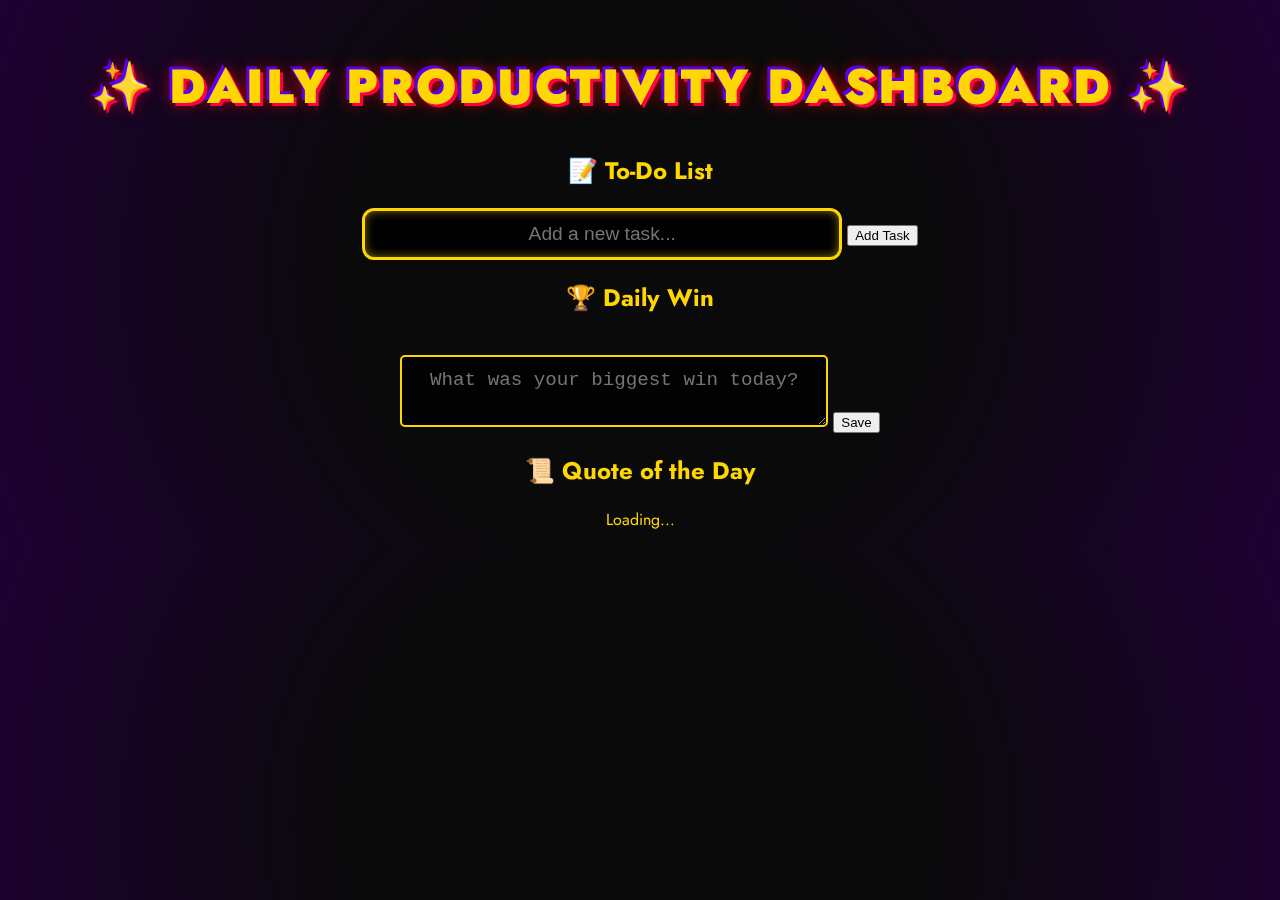
==== index.html @ 66b28f71 "Initial Commit" ====
<!DOCTYPE html>
<html lang="en">
<head>
    <meta charset="UTF-8">
    <meta name="viewport" content="width=device-width, initial-scale=1.0">
    <title>Daily Productivity Dashboard</title>
    <link rel="stylesheet" href="style.css">
</head>
<body>
    <div class="dashboard">
        <h1>✨ Daily Productivity Dashboard ✨</h1>
        
        <!-- To-Do List -->
        <div class="todo-container">
            <h2>📝 To-Do List</h2>
            <input type="text" id="taskInput" placeholder="Add a new task...">
            <button onclick="addTask()">Add Task</button>
            <ul id="taskList"></ul>
        </div>

        <!-- Daily Win Journal -->
        <div class="journal-container">
            <h2>🏆 Daily Win</h2>
            <textarea id="dailyWin" placeholder="What was your biggest win today?"></textarea>
            <button onclick="saveWin()">Save</button>
        </div>

        <!-- Quote of the Day -->
        <div class="quote-container">
            <h2>📜 Quote of the Day</h2>
            <p id="quote">Loading...</p>
        </div>
    </div>

    <script src="script.js"></script>
</body>
</html>
---- style.css ----
/* ---------------- IMPORT FANTASY FONT ---------------- */
@import url('https://fonts.googleapis.com/css2?family=Jost:wght@400;700&display=swap');

/* ---------------- GLOBAL STYLES ---------------- */
body {
    font-family: 'Jost', sans-serif;
    background: radial-gradient(circle, #0A0A0A 40%, #1E0033 100%);
    color: #FFD700;
    text-align: center;
    margin: 0;
    padding: 0;
    overflow-x: hidden;
    position: relative;
}

/* ---------------- BACKGROUND EFFECTS ---------------- */
body::before {
    content: "";
    position: absolute;
    width: 100%;
    height: 100%;
    background: url('https://www.transparenttextures.com/patterns/axiom-pattern.png'); 
    mix-blend-mode: overlay;
    opacity: 0.2;
    pointer-events: none;
}

/* ---------------- HEADER ---------------- */
h1 {
    font-size: 3rem;
    text-transform: uppercase;
    font-weight: 900;
    color: #FFD700;
    text-shadow: 
        -3px -3px 0px #5600F0, 
        3px 3px 0px #FF0044, 
        0px 0px 15px rgba(255, 0, 0, 0.8);
    letter-spacing: 2px;
    padding-top: 20px;
    position: relative;
    animation: flicker 2s infinite alternate;
}

/* ---------------- TASK INPUT ---------------- */
#taskInput {
    width: 70%;
    max-width: 450px;
    padding: 12px;
    font-size: 1.2rem;
    border: 3px solid #FFD700;
    border-radius: 12px;
    background: rgba(0, 0, 0, 0.9);
    color: white;
    text-align: center;
    outline: none;
    transition: all 0.3s ease-in-out;
    box-shadow: inset 0px 0px 10px rgba(255, 215, 0, 0.5);
}

#taskInput:focus {
    border-color: #FF0044;
    box-shadow: 0px 0px 15px #FF0044;
    animation: glowBorder 1s infinite alternate;
}

/* ---------------- ADD TASK BUTTON ---------------- */
#addTaskBtn {
    background: linear-gradient(145deg, #5600F0, #FFD700);
    color: black;
    font-weight: bold;
    text-transform: uppercase;
    letter-spacing: 2px;
    padding: 12px 30px;
    border: none;
    cursor: pointer;
    border-radius: 50px;
    box-shadow: 0px 0px 15px #FFD700;
    transition: transform 0.2s, box-shadow 0.2s;
    position: relative;
    overflow: hidden;
}

#addTaskBtn:hover {
    transform: scale(1.1);
    box-shadow: 0px 0px 25px #FFD700;
}

/* Glowing Effect */
#addTaskBtn::before {
    content: "";
    position: absolute;
    width: 120%;
    height: 120%;
    background: radial-gradient(circle, rgba(255, 255, 255, 0.4) 10%, transparent 70%);
    top: -20%;
    left: -20%;
    opacity: 0.5;
    transform: scale(0);
    transition: transform 0.5s ease-out;
}

#addTaskBtn:hover::before {
    transform: scale(1.5);
}

/* ---------------- TASK LIST ---------------- */
ul {
    list-style: none;
    padding: 0;
    margin: 20px auto;
    width: 80%;
    max-width: 500px;
}

li {
    background: linear-gradient(135deg, rgba(255, 0, 0, 0.8), rgba(0, 0, 255, 0.8));
    padding: 15px;
    font-size: 1.3rem;
    font-weight: bold;
    color: white;
    margin: 12px 0;
    border-radius: 10px;
    display: flex;
    justify-content: space-between;
    align-items: center;
    transition: all 0.3s ease-in-out;
    text-shadow: 2px 2px 3px black;
    box-shadow: 0 0 10px rgba(255, 0, 0, 0.5);
    position: relative;
    overflow: hidden;
    animation: slideIn 0.5s ease-out;
}

li:hover {
    background: rgba(255, 255, 255, 0.2);
    transform: translateY(-3px);
    box-shadow: 0 0 20px rgba(255, 255, 255, 0.5);
}

/* ---------------- REMOVE TASK BUTTON ---------------- */
button.remove-btn {
    background: none;
    border: none;
    font-size: 1.5rem;
    cursor: pointer;
    color: #FFD700;
    transition: transform 0.3s, text-shadow 0.3s;
}

button.remove-btn:hover {
    color: #FF0044;
    text-shadow: 0px 0px 10px #FF0044;
    transform: scale(1.2);
}

/* ---------------- DAILY WIN SECTION ---------------- */
#dailyWin {
    width: 80%;
    max-width: 400px;
    padding: 12px;
    font-size: 1.2rem;
    border: 2px solid #FFD700;
    border-radius: 5px;
    background: rgba(0, 0, 0, 0.8);
    color: white;
    text-align: center;
    margin-top: 20px;
    transition: all 0.3s;
}

#dailyWin:focus {
    border: 2px solid #FF0044;
    box-shadow: 0 0 15px #FF0044;
}

/* ---------------- KEYFRAMES ---------------- */
@keyframes flicker {
    0% { opacity: 1; text-shadow: 0px 0px 10px rgba(255, 215, 0, 0.7); }
    50% { opacity: 0.9; text-shadow: 0px 0px 20px rgba(255, 0, 0, 0.7); }
    100% { opacity: 1; text-shadow: 0px 0px 10px rgba(255, 215, 0, 0.7); }
}

@keyframes glowBorder {
    0% { box-shadow: 0px 0px 5px #FF0044; }
    100% { box-shadow: 0px 0px 15px #FF0044; }
}

@keyframes slideIn {
    0% { transform: translateY(50px); opacity: 0; }
    100% { transform: translateY(0); opacity: 1; }
}
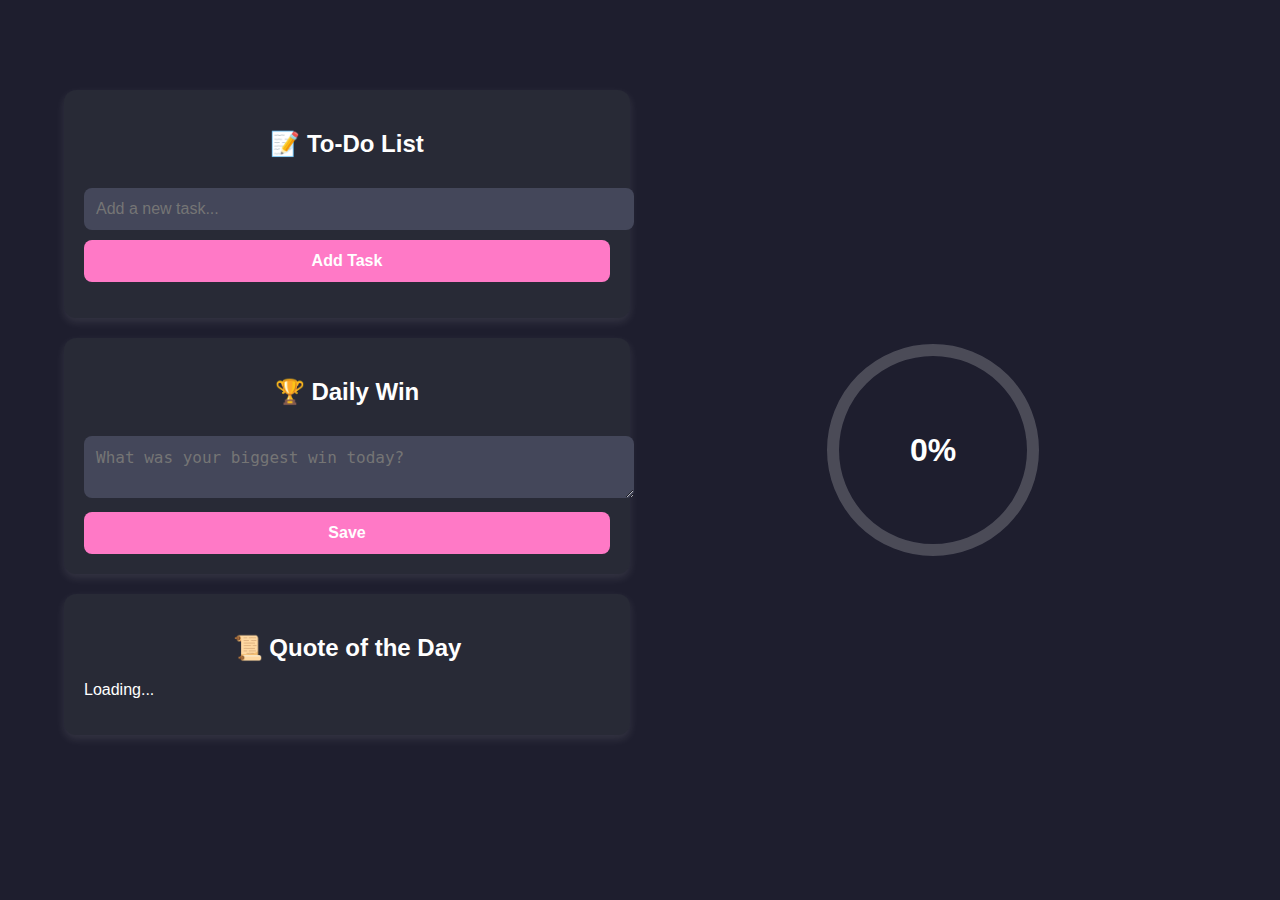
==== commit 3d4dace7: "Added Circular graph + CSS changes" ====
--- a/index.html
+++ b/index.html
@@ -8,30 +8,43 @@
 </head>
 <body>
     <div class="dashboard">
-        <h1>✨ Daily Productivity Dashboard ✨</h1>
-        
-        <!-- To-Do List -->
-        <div class="todo-container">
-            <h2>📝 To-Do List</h2>
-            <input type="text" id="taskInput" placeholder="Add a new task...">
-            <button onclick="addTask()">Add Task</button>
-            <ul id="taskList"></ul>
+        <!-- Left Side -->
+        <div class="left-container">
+            <!-- To-Do List -->
+            <div class="todo-container">
+                <h2>📝 To-Do List</h2>
+                <input type="text" id="taskInput" placeholder="Add a new task...">
+                <button onclick="addTask()">Add Task</button>
+                <ul id="taskList"></ul>
+            </div>
+
+            <!-- Daily Win Journal -->
+            <div class="journal-container">
+                <h2>🏆 Daily Win</h2>
+                <textarea id="dailyWin" placeholder="What was your biggest win today?"></textarea>
+                <button onclick="saveWin()">Save</button>
+            </div>
+
+            <!-- Quote of the Day -->
+            <div class="quote-container">
+                <h2>📜 Quote of the Day</h2>
+                <p id="quote">Loading...</p>
+            </div>
         </div>
 
-        <!-- Daily Win Journal -->
-        <div class="journal-container">
-            <h2>🏆 Daily Win</h2>
-            <textarea id="dailyWin" placeholder="What was your biggest win today?"></textarea>
-            <button onclick="saveWin()">Save</button>
-        </div>
-
-        <!-- Quote of the Day -->
-        <div class="quote-container">
-            <h2>📜 Quote of the Day</h2>
-            <p id="quote">Loading...</p>
+        <!-- Right Side -->
+        <div class="right-container">
+            <div class="progress-container">
+                <svg class="progress-ring" width="300" height="300">
+                    <circle class="progress-ring__background" cx="150" cy="150" r="100"></circle>
+                    <circle class="progress-ring__progress" cx="150" cy="150" r="100"></circle>
+                </svg>
+                <div class="progress-text">0%</div>
+            </div>
         </div>
     </div>
 
     <script src="script.js"></script>
 </body>
+
 </html>
--- a/style.css
+++ b/style.css
@@ -1,191 +1,149 @@
-/* ---------------- IMPORT FANTASY FONT ---------------- */
-@import url('https://fonts.googleapis.com/css2?family=Jost:wght@400;700&display=swap');
-
-/* ---------------- GLOBAL STYLES ---------------- */
+/* General Styling */
 body {
-    font-family: 'Jost', sans-serif;
-    background: radial-gradient(circle, #0A0A0A 40%, #1E0033 100%);
-    color: #FFD700;
-    text-align: center;
+    font-family: Arial, sans-serif;
+    background-color: #1e1e2e;
+    color: white;
     margin: 0;
     padding: 0;
-    overflow-x: hidden;
-    position: relative;
+    display: flex;
+    justify-content: center;
+    align-items: center;
+    height: 100vh;
 }
 
-/* ---------------- BACKGROUND EFFECTS ---------------- */
-body::before {
-    content: "";
-    position: absolute;
-    width: 100%;
-    height: 100%;
-    background: url('https://www.transparenttextures.com/patterns/axiom-pattern.png'); 
-    mix-blend-mode: overlay;
-    opacity: 0.2;
-    pointer-events: none;
+/* Dashboard Layout */
+.dashboard {
+    display: flex;
+    width: 90%;
+    max-width: 1200px;
+    height: 80vh;
+    gap: 20px;
 }
 
-/* ---------------- HEADER ---------------- */
-h1 {
-    font-size: 3rem;
-    text-transform: uppercase;
-    font-weight: 900;
-    color: #FFD700;
-    text-shadow: 
-        -3px -3px 0px #5600F0, 
-        3px 3px 0px #FF0044, 
-        0px 0px 15px rgba(255, 0, 0, 0.8);
-    letter-spacing: 2px;
-    padding-top: 20px;
-    position: relative;
-    animation: flicker 2s infinite alternate;
+/* Left Side (Tasks, Journal, Quote) */
+.left-container {
+    flex: 1;
+    display: flex;
+    flex-direction: column;
+    gap: 20px;
 }
 
-/* ---------------- TASK INPUT ---------------- */
-#taskInput {
-    width: 70%;
-    max-width: 450px;
-    padding: 12px;
-    font-size: 1.2rem;
-    border: 3px solid #FFD700;
-    border-radius: 12px;
-    background: rgba(0, 0, 0, 0.9);
-    color: white;
-    text-align: center;
-    outline: none;
-    transition: all 0.3s ease-in-out;
-    box-shadow: inset 0px 0px 10px rgba(255, 215, 0, 0.5);
+/* Right Side (Progress Chart) */
+.right-container {
+    flex: 1;
+    display: flex;
+    justify-content: center;
+    align-items: center;
 }
 
-#taskInput:focus {
-    border-color: #FF0044;
-    box-shadow: 0px 0px 15px #FF0044;
-    animation: glowBorder 1s infinite alternate;
+/* Card Styling */
+.todo-container, .journal-container, .quote-container {
+    background-color: #282a36;
+    padding: 20px;
+    border-radius: 12px;
+    box-shadow: 0px 4px 10px rgba(255, 255, 255, 0.1);
+    transition: transform 0.2s ease-in-out;
 }
 
-/* ---------------- ADD TASK BUTTON ---------------- */
-#addTaskBtn {
-    background: linear-gradient(145deg, #5600F0, #FFD700);
-    color: black;
-    font-weight: bold;
-    text-transform: uppercase;
-    letter-spacing: 2px;
-    padding: 12px 30px;
-    border: none;
-    cursor: pointer;
-    border-radius: 50px;
-    box-shadow: 0px 0px 15px #FFD700;
-    transition: transform 0.2s, box-shadow 0.2s;
-    position: relative;
-    overflow: hidden;
+.todo-container:hover, 
+.journal-container:hover, 
+.quote-container:hover {
+    transform: scale(1.02);
 }
 
-#addTaskBtn:hover {
-    transform: scale(1.1);
-    box-shadow: 0px 0px 25px #FFD700;
+/* Headers */
+h1, h2 {
+    text-align: center;
+    font-weight: bold;
 }
 
-/* Glowing Effect */
-#addTaskBtn::before {
-    content: "";
-    position: absolute;
-    width: 120%;
-    height: 120%;
-    background: radial-gradient(circle, rgba(255, 255, 255, 0.4) 10%, transparent 70%);
-    top: -20%;
-    left: -20%;
-    opacity: 0.5;
-    transform: scale(0);
-    transition: transform 0.5s ease-out;
+/* Input and Textarea Styling */
+input, textarea {
+    width: 100%;
+    padding: 12px;
+    margin-top: 10px;
+    border: none;
+    border-radius: 8px;
+    background-color: #44475a;
+    color: white;
+    font-size: 1rem;
+    outline: none;
 }
 
-#addTaskBtn:hover::before {
-    transform: scale(1.5);
+/* Button Styling */
+button {
+    margin-top: 10px;
+    padding: 12px;
+    width: 100%;
+    background-color: #ff79c6;
+    border: none;
+    color: white;
+    font-weight: bold;
+    border-radius: 8px;
+    cursor: pointer;
+    font-size: 1rem;
+    transition: background 0.2s;
 }
 
-/* ---------------- TASK LIST ---------------- */
+button:hover {
+    background-color: #bd93f9;
+}
+
+/* To-Do List */
 ul {
     list-style: none;
     padding: 0;
-    margin: 20px auto;
-    width: 80%;
-    max-width: 500px;
 }
 
 li {
-    background: linear-gradient(135deg, rgba(255, 0, 0, 0.8), rgba(0, 0, 255, 0.8));
-    padding: 15px;
-    font-size: 1.3rem;
-    font-weight: bold;
-    color: white;
-    margin: 12px 0;
-    border-radius: 10px;
+    background-color: #44475a;
+    padding: 10px;
+    margin-top: 5px;
+    border-radius: 5px;
     display: flex;
     justify-content: space-between;
     align-items: center;
-    transition: all 0.3s ease-in-out;
-    text-shadow: 2px 2px 3px black;
-    box-shadow: 0 0 10px rgba(255, 0, 0, 0.5);
-    position: relative;
-    overflow: hidden;
-    animation: slideIn 0.5s ease-out;
+    transition: background 0.2s;
 }
 
-li:hover {
-    background: rgba(255, 255, 255, 0.2);
-    transform: translateY(-3px);
-    box-shadow: 0 0 20px rgba(255, 255, 255, 0.5);
+li.completed {
+    text-decoration: line-through;
+    background-color: #50fa7b;
+    color: black;
 }
 
-/* ---------------- REMOVE TASK BUTTON ---------------- */
-button.remove-btn {
-    background: none;
-    border: none;
-    font-size: 1.5rem;
-    cursor: pointer;
-    color: #FFD700;
-    transition: transform 0.3s, text-shadow 0.3s;
+/* Progress Chart Styling */
+.progress-container {
+    position: relative;
+    width: 300px;
+    height: 300px;
 }
 
-button.remove-btn:hover {
-    color: #FF0044;
-    text-shadow: 0px 0px 10px #FF0044;
-    transform: scale(1.2);
+.progress-ring {
+    transform: rotate(-90deg);
 }
 
-/* ---------------- DAILY WIN SECTION ---------------- */
-#dailyWin {
-    width: 80%;
-    max-width: 400px;
-    padding: 12px;
-    font-size: 1.2rem;
-    border: 2px solid #FFD700;
-    border-radius: 5px;
-    background: rgba(0, 0, 0, 0.8);
-    color: white;
-    text-align: center;
-    margin-top: 20px;
-    transition: all 0.3s;
+.progress-ring__background {
+    fill: none;
+    stroke: rgba(255, 255, 255, 0.2);
+    stroke-width: 12;
 }
 
-#dailyWin:focus {
-    border: 2px solid #FF0044;
-    box-shadow: 0 0 15px #FF0044;
+.progress-ring__progress {
+    fill: none;
+    stroke: #50fa7b;
+    stroke-width: 12;
+    stroke-dasharray: 314;
+    stroke-dashoffset: 314;
+    transition: stroke-dashoffset 0.5s ease-in-out;
 }
 
-/* ---------------- KEYFRAMES ---------------- */
-@keyframes flicker {
-    0% { opacity: 1; text-shadow: 0px 0px 10px rgba(255, 215, 0, 0.7); }
-    50% { opacity: 0.9; text-shadow: 0px 0px 20px rgba(255, 0, 0, 0.7); }
-    100% { opacity: 1; text-shadow: 0px 0px 10px rgba(255, 215, 0, 0.7); }
+.progress-text {
+    position: absolute;
+    top: 50%;
+    left: 50%;
+    transform: translate(-50%, -50%);
+    font-size: 2rem;
+    font-weight: bold;
+    color: white;
 }
-
-@keyframes glowBorder {
-    0% { box-shadow: 0px 0px 5px #FF0044; }
-    100% { box-shadow: 0px 0px 15px #FF0044; }
-}
-
-@keyframes slideIn {
-    0% { transform: translateY(50px); opacity: 0; }
-    100% { transform: translateY(0); opacity: 1; }
-}
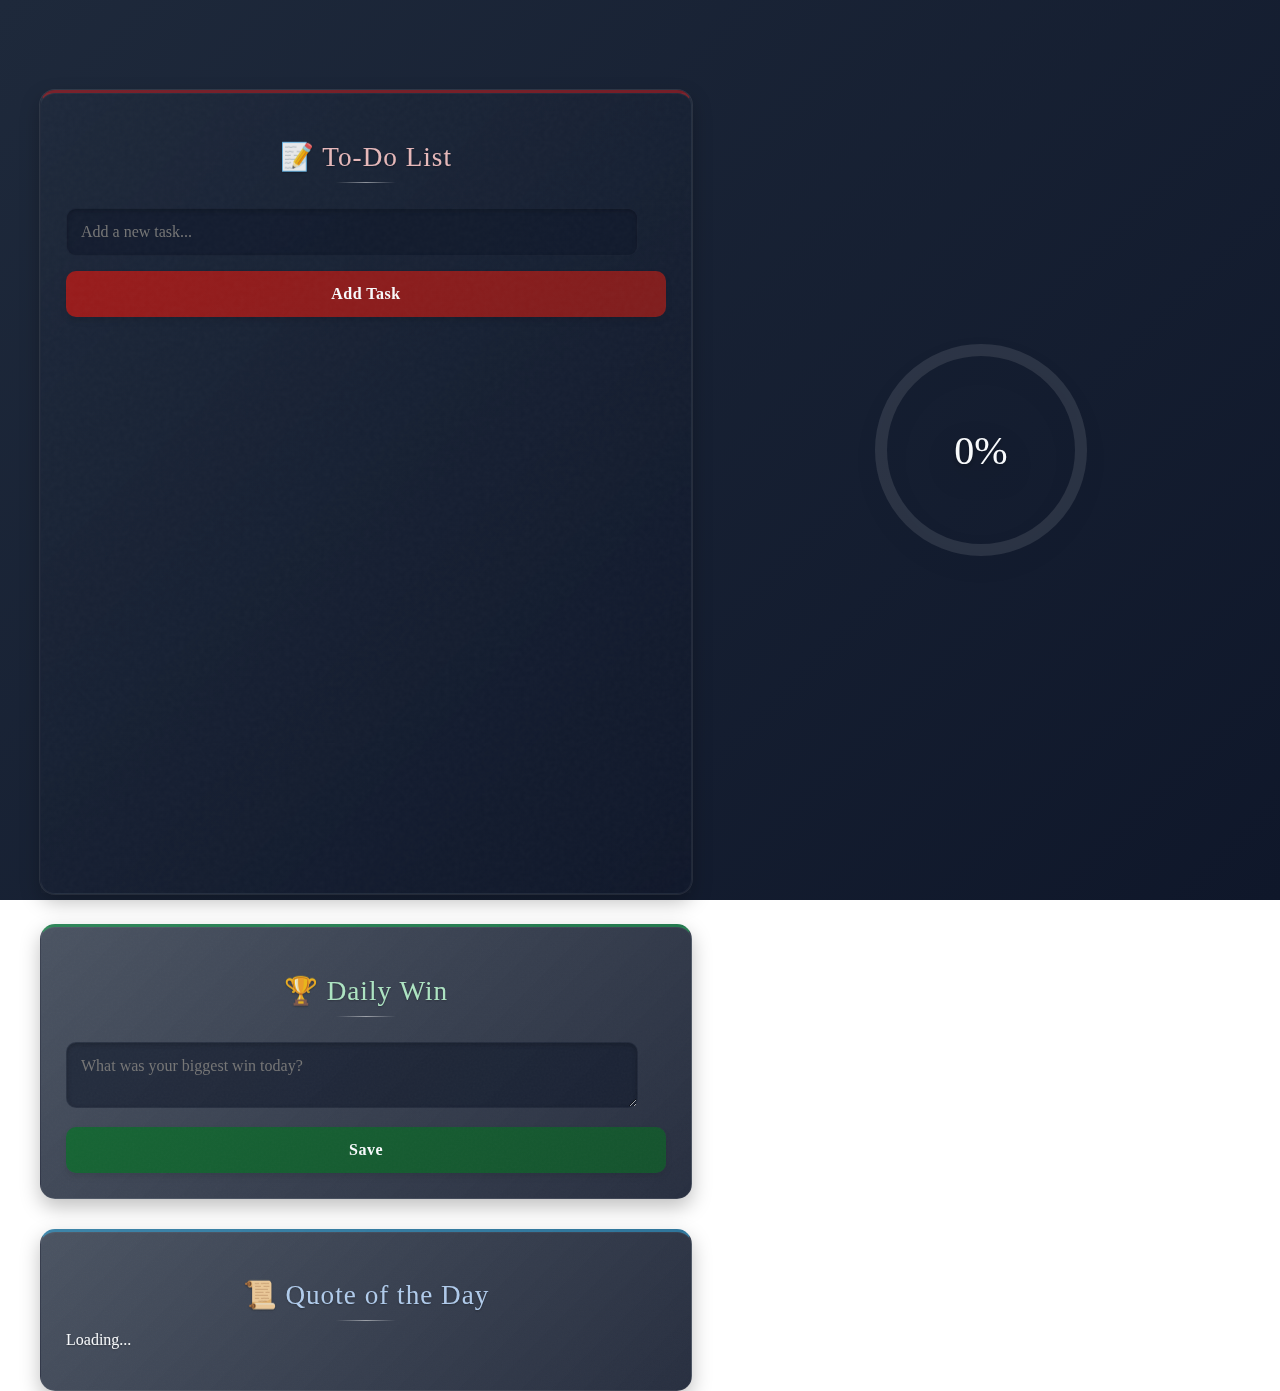
==== commit bd114bcc: "Changed UI again and fixed graph" ====
--- a/index.html
+++ b/index.html
@@ -15,7 +15,9 @@
                 <h2>📝 To-Do List</h2>
                 <input type="text" id="taskInput" placeholder="Add a new task...">
                 <button onclick="addTask()">Add Task</button>
-                <ul id="taskList"></ul>
+                <div class="task-container">
+                    <ul id="taskList"></ul>
+                </div>
             </div>
 
             <!-- Daily Win Journal -->
@@ -36,13 +38,21 @@
         <div class="right-container">
             <div class="progress-container">
                 <svg class="progress-ring" width="300" height="300">
+                    <!-- Insert the gradient definition here, right after the opening svg tag -->
+                    <defs>
+                        <linearGradient id="gradient" x1="0%" y1="0%" x2="100%" y2="0%">
+                            <stop offset="0%" stop-color="#e11d48" />
+                            <stop offset="50%" stop-color="#6366f1" />
+                            <stop offset="100%" stop-color="#10b981" />
+                        </linearGradient>
+                    </defs>
+                    <!-- Your existing circles remain below the defs section -->
                     <circle class="progress-ring__background" cx="150" cy="150" r="100"></circle>
                     <circle class="progress-ring__progress" cx="150" cy="150" r="100"></circle>
                 </svg>
-                <div class="progress-text">0%</div>
+                <div class="progress-text" id="progressText"></div>
             </div>
         </div>
-    </div>
 
     <script src="script.js"></script>
 </body>
--- a/style.css
+++ b/style.css
@@ -1,23 +1,25 @@
 /* General Styling */
 body {
-    font-family: Arial, sans-serif;
-    background-color: #1e1e2e;
-    color: white;
+    font-family: 'Palatino', 'Georgia', serif;
+    background: linear-gradient(135deg, #1e293b, #0f172a);
+    color: #f8fafc;
     margin: 0;
     padding: 0;
     display: flex;
     justify-content: center;
     align-items: center;
     height: 100vh;
+    background-attachment: fixed;
+    text-shadow: 0px 1px 2px rgba(0, 0, 0, 0.3);
 }
 
 /* Dashboard Layout */
 .dashboard {
     display: flex;
-    width: 90%;
+    width: 100%;
     max-width: 1200px;
     height: 80vh;
-    gap: 20px;
+    gap: 30px;
 }
 
 /* Left Side (Tasks, Journal, Quote) */
@@ -25,7 +27,7 @@
     flex: 1;
     display: flex;
     flex-direction: column;
-    gap: 20px;
+    gap: 30px;
 }
 
 /* Right Side (Progress Chart) */
@@ -38,104 +40,268 @@
 
 /* Card Styling */
 .todo-container, .journal-container, .quote-container {
-    background-color: #282a36;
-    padding: 20px;
-    border-radius: 12px;
-    box-shadow: 0px 4px 10px rgba(255, 255, 255, 0.1);
-    transition: transform 0.2s ease-in-out;
-}
-
-.todo-container:hover, 
-.journal-container:hover, 
+    width: 600px;
+    background: linear-gradient(135deg, rgba(30, 41, 59, 0.8), rgba(15, 23, 42, 0.9));
+    padding: 25px;
+    border-radius: 15px;
+    box-shadow: 0 8px 20px rgba(0, 0, 0, 0.25), 
+                0 0 0 1px rgba(255, 255, 255, 0.1),
+                inset 0 1px 1px rgba(255, 255, 255, 0.05);
+    transition: all 0.3s ease;
+    border: 1px solid rgba(255, 255, 255, 0.05);
+    backdrop-filter: blur(5px);
+    /* overflow-y: visible; */
+    position: relative;
+}
+
+.todo-container {
+    height: 750px;
+    min-height: 750px;
+}
+
+
+.task-container {
+    margin-top: 20px;
+    height: 65%; 
+    padding: 15px;  
+    overflow-y: auto;
+}
+
+.todo-container:after, 
+.journal-container:after, 
+.quote-container:after {
+    content: "";
+    position: absolute;
+    top: 0;
+    left: 0;
+    width: 100%;
+    height: 100%;
+    background-image: url("data:image/svg+xml,%3Csvg viewBox='0 0 200 200' xmlns='http://www.w3.org/2000/svg'%3E%3Cfilter id='noiseFilter'%3E%3CfeTurbulence type='fractalNoise' baseFrequency='0.65' numOctaves='3' stitchTiles='stitch'/%3E%3CfeColorMatrix type='saturate' values='0'/%3E%3C/filter%3E%3Crect width='100%25' height='100%25' filter='url(%23noiseFilter)'/%3E%3C/svg%3E");
+    opacity: 0.03;
+    pointer-events: none;
+}
+
+.todo-container:hover,
+.journal-container:hover,
 .quote-container:hover {
-    transform: scale(1.02);
+    transform: translateY(-5px);
+    box-shadow: 0 10px 25px rgba(0, 0, 0, 0.25), 
+                0 0 0 1px rgba(255, 255, 255, 0.12);
+}
+
+/* Container-specific accent colors */
+.todo-container {
+    border-top: 3px solid rgba(220, 38, 38, 0.5); /* Soft red accent */
+}
+
+.journal-container {
+    border-top: 3px solid rgba(34, 197, 94, 0.5); /* Soft green accent */
+}
+
+.quote-container {
+    border-top: 3px solid rgba(56, 189, 248, 0.5); /* Soft blue accent */
 }
 
 /* Headers */
 h1, h2 {
     text-align: center;
-    font-weight: bold;
+    font-weight: normal;
+    letter-spacing: 1px;
+    color: #e2e8f0;
+    margin-bottom: 20px;
+    font-family: 'Cinzel', 'Times New Roman', serif;
+}
+
+h1 {
+    font-size: 2.2rem;
+    color: #f1f5f9;
+    text-shadow: 0 2px 4px rgba(0, 0, 0, 0.2);
+}
+
+h2 {
+    font-size: 1.7rem;
+    position: relative;
+}
+
+h2:after {
+    content: "";
+    position: absolute;
+    bottom: -10px;
+    left: 50%;
+    transform: translateX(-50%);
+    width: 60px;
+    height: 1px;
+    background: linear-gradient(90deg, transparent, rgba(255, 255, 255, 0.5), transparent);
+}
+
+/* Todo container specific styling */
+.todo-container h2 {
+    color: rgba(254, 202, 202, 0.9); /* Soft red */
+}
+
+/* Journal container specific styling */
+.journal-container h2 {
+    color: rgba(187, 247, 208, 0.9); /* Soft green */
+}
+
+/* Quote container specific styling */
+.quote-container h2 {
+    color: rgba(191, 219, 254, 0.9); /* Soft blue */
 }
 
 /* Input and Textarea Styling */
 input, textarea {
-    width: 100%;
-    padding: 12px;
-    margin-top: 10px;
+    width: calc(100% - 28px); /* Adjust width to account for padding */
+    padding: 14px;
+    margin-top: 15px;
     border: none;
-    border-radius: 8px;
-    background-color: #44475a;
-    color: white;
+    border-radius: 10px;
+    background: rgba(15, 23, 42, 0.6);
+    color: #f8fafc;
     font-size: 1rem;
     outline: none;
+    font-family: 'Georgia', serif;
+    box-shadow: inset 0 2px 5px rgba(0, 0, 0, 0.2);
+    transition: all 0.3s ease;
+    border: 1px solid rgba(255, 255, 255, 0.03);
+    max-width: 100%; /* Ensure text doesn't overflow */
+    box-sizing: border-box; /* Include padding in width calculation */
+}
+
+input:focus, textarea:focus {
+    background: rgba(30, 41, 59, 0.7);
+    box-shadow: inset 0 2px 5px rgba(0, 0, 0, 0.3), 0 0 10px rgba(148, 163, 184, 0.5);
+    border: 1px solid rgba(255, 255, 255, 0.1);
 }
 
 /* Button Styling */
 button {
-    margin-top: 10px;
-    padding: 12px;
+    margin-top: 15px;
+    padding: 14px;
     width: 100%;
-    background-color: #ff79c6;
+    box-sizing: border-box;
+    background: linear-gradient(135deg, #475569, #334155);
     border: none;
-    color: white;
+    color: #f8fafc;
     font-weight: bold;
-    border-radius: 8px;
+    border-radius: 10px;
     cursor: pointer;
     font-size: 1rem;
-    transition: background 0.2s;
+    transition: all 0.3s ease;
+    box-shadow: 0 4px 6px rgba(0, 0, 0, 0.1);
+    letter-spacing: 0.5px;
+    position: relative;
+    overflow: hidden;
+    font-family: 'Georgia', serif;
+}
+
+/* Todo button */
+.todo-container button {
+    background: linear-gradient(135deg, #991b1b, #7f1d1d);
+}
+
+.todo-container button:hover {
+    background: linear-gradient(135deg, #b91c1c, #991b1b);
+}
+
+/* Journal button */
+.journal-container button {
+    background: linear-gradient(135deg, #166534, #14532d);
+}
+
+.journal-container button:hover {
+    background: linear-gradient(135deg, #15803d, #166534);
+}
+
+/* Quote button styling could remain default or get its own color */
+
+button:before {
+    content: '';
+    position: absolute;
+    top: 0;
+    left: -100%;
+    width: 100%;
+    height: 100%;
+    background: linear-gradient(90deg, transparent, rgba(255, 255, 255, 0.1), transparent);
+    transition: left 0.7s ease;
 }
 
 button:hover {
-    background-color: #bd93f9;
+    transform: translateY(-2px);
+    box-shadow: 0 6px 8px rgba(0, 0, 0, 0.15);
+}
+
+button:hover:before {
+    left: 100%;
+}
+
+button:active {
+    transform: translateY(1px);
+    box-shadow: 0 2px 3px rgba(0, 0, 0, 0.2);
 }
 
 /* To-Do List */
 ul {
     list-style: none;
     padding: 0;
+    margin-top: 20px;
 }
 
 li {
-    background-color: #44475a;
-    padding: 10px;
-    margin-top: 5px;
-    border-radius: 5px;
+    background: rgba(30, 41, 59, 0.6);
+    padding: 12px 16px;
+    margin-top: 10px;
+    border-radius: 8px;
     display: flex;
     justify-content: space-between;
     align-items: center;
-    transition: background 0.2s;
+    transition: all 0.3s ease;
+    border-left: 3px solid rgba(248, 113, 113, 0.6); /* Red accent for tasks */
+    box-shadow: 0 2px 4px rgba(0, 0, 0, 0.1);
+}
+
+li:hover {
+    background: rgba(51, 65, 85, 0.6);
+    transform: translateX(3px);
 }
 
 li.completed {
     text-decoration: line-through;
-    background-color: #50fa7b;
-    color: black;
+    background: rgba(20, 83, 45, 0.4);
+    color: rgba(248, 250, 252, 0.7);
+    border-left: 3px solid rgba(34, 197, 94, 0.5);
 }
 
 /* Progress Chart Styling */
 .progress-container {
     position: relative;
-    width: 300px;
-    height: 300px;
+    width: 320px;
+    height: 320px;
+    display: flex;
+    justify-content: center;
+    align-items: center;
+    filter: drop-shadow(0 10px 15px rgba(0, 0, 0, 0.2));
 }
 
 .progress-ring {
     transform: rotate(-90deg);
+    transition: all 0.5s ease;
 }
 
 .progress-ring__background {
     fill: none;
-    stroke: rgba(255, 255, 255, 0.2);
+    stroke: rgba(255, 255, 255, 0.1);
     stroke-width: 12;
 }
 
 .progress-ring__progress {
     fill: none;
-    stroke: #50fa7b;
+    stroke: url(#gradient);
     stroke-width: 12;
+    stroke-linecap: round;
     stroke-dasharray: 314;
     stroke-dashoffset: 314;
-    transition: stroke-dashoffset 0.5s ease-in-out;
+    transition: stroke-dashoffset 1.2s cubic-bezier(0.34, 1.56, 0.64, 1);
 }
 
 .progress-text {
@@ -143,7 +309,22 @@
     top: 50%;
     left: 50%;
     transform: translate(-50%, -50%);
-    font-size: 2rem;
-    font-weight: bold;
-    color: white;
-}
+    font-size: 2.5rem;
+    font-weight: normal;
+    color: #f8fafc;
+    font-family: 'Cinzel', serif;
+    text-shadow: 0 2px 5px rgba(0, 0, 0, 0.3);
+}
+
+/* Add these new gradient definitions */
+svg {
+    overflow: visible;
+}
+
+defs {
+    position: absolute;
+}
+
+linearGradient {
+    position: absolute;
+}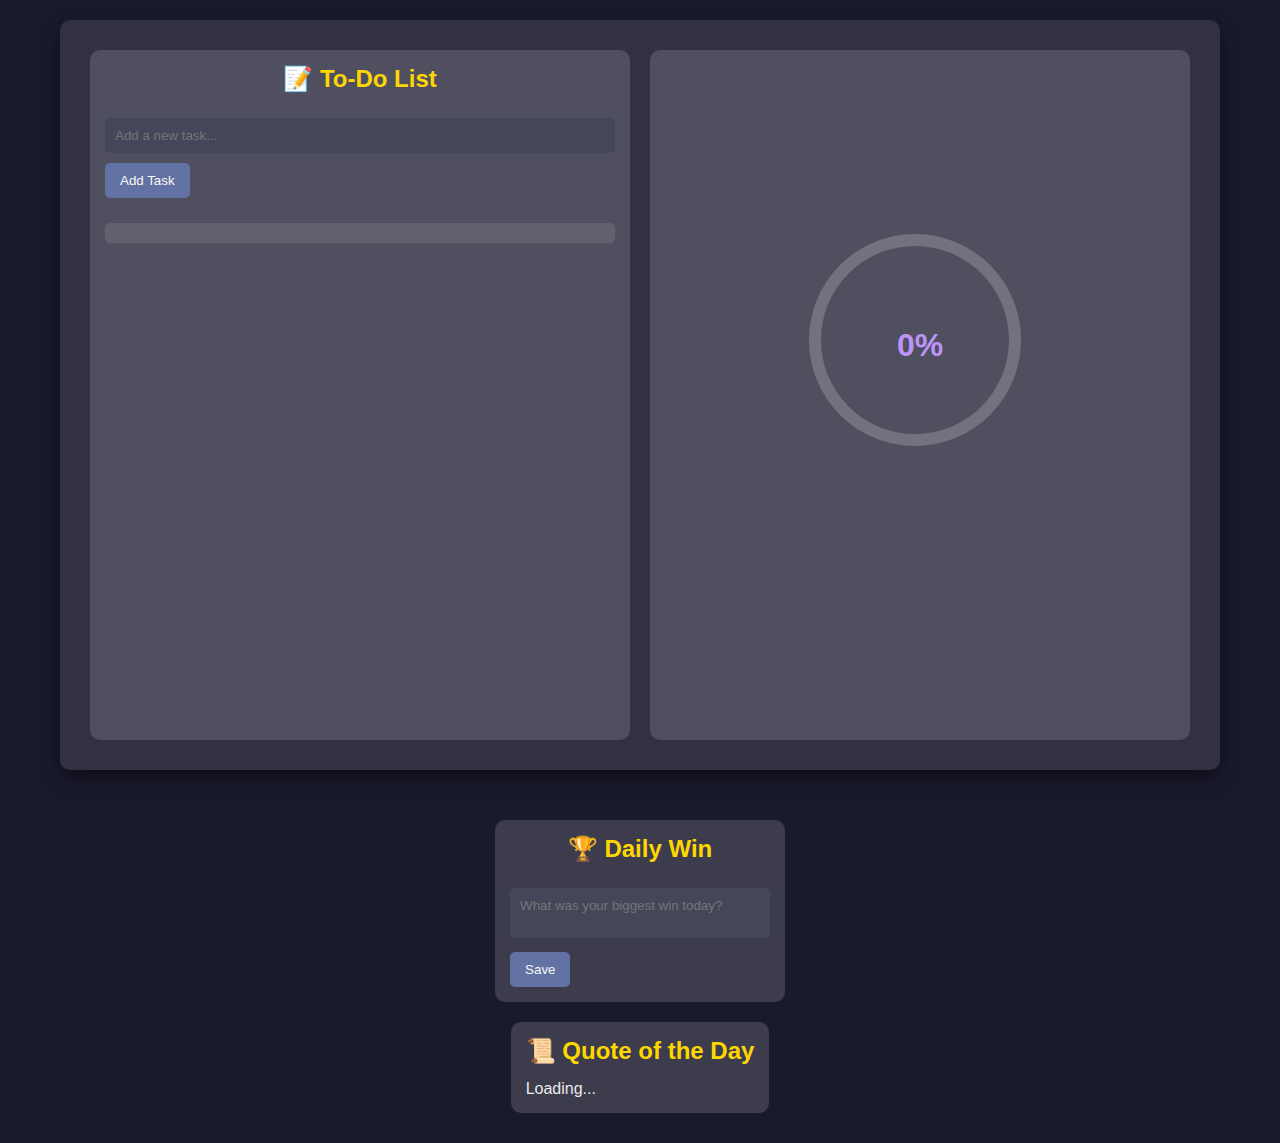
==== commit 61a1d5ed: "more UI changes" ====
--- a/index.html
+++ b/index.html
@@ -7,53 +7,57 @@
     <link rel="stylesheet" href="style.css">
 </head>
 <body>
-    <div class="dashboard">
-        <!-- Left Side -->
-        <div class="left-container">
-            <!-- To-Do List -->
-            <div class="todo-container">
-                <h2>📝 To-Do List</h2>
-                <input type="text" id="taskInput" placeholder="Add a new task...">
-                <button onclick="addTask()">Add Task</button>
-                <div class="task-container">
-                    <ul id="taskList"></ul>
+    <div class="app-container">
+        <div class="dashboard">
+            <!-- Left Side -->
+            <div class="left-container">
+                <!-- To-Do List -->
+                <div class="todo-container">
+                    <h2>📝 To-Do List</h2>
+                    <input type="text" id="taskInput" placeholder="Add a new task...">
+                    <button onclick="addTask()">Add Task</button>
+                    <div class="task-container">
+                        <ul id="taskList"></ul>
+                    </div>
                 </div>
             </div>
 
-            <!-- Daily Win Journal -->
-            <div class="journal-container">
-                <h2>🏆 Daily Win</h2>
-                <textarea id="dailyWin" placeholder="What was your biggest win today?"></textarea>
-                <button onclick="saveWin()">Save</button>
-            </div>
-
-            <!-- Quote of the Day -->
-            <div class="quote-container">
-                <h2>📜 Quote of the Day</h2>
-                <p id="quote">Loading...</p>
+            <!-- Right Side -->
+            <div class="right-container">
+                <div class="progress-container">
+                    <svg class="progress-ring" width="300" height="300">
+                        <!-- Insert the gradient definition here, right after the opening svg tag -->
+                        <defs>
+                            <linearGradient id="gradient" x1="0%" y1="0%" x2="100%" y2="0%">
+                                <stop offset="0%" stop-color="#e11d48" />
+                                <stop offset="50%" stop-color="#6366f1" />
+                                <stop offset="100%" stop-color="#10b981" />
+                            </linearGradient>
+                        </defs>
+                        <!-- Your existing circles remain below the defs section -->
+                        <circle class="progress-ring__background" cx="150" cy="150" r="100"></circle>
+                        <circle class="progress-ring__progress" cx="150" cy="150" r="100"></circle>
+                    </svg>
+                    <div class="progress-text" id="progressText"></div>
+                </div>
             </div>
         </div>
+    </div>
 
-        <!-- Right Side -->
-        <div class="right-container">
-            <div class="progress-container">
-                <svg class="progress-ring" width="300" height="300">
-                    <!-- Insert the gradient definition here, right after the opening svg tag -->
-                    <defs>
-                        <linearGradient id="gradient" x1="0%" y1="0%" x2="100%" y2="0%">
-                            <stop offset="0%" stop-color="#e11d48" />
-                            <stop offset="50%" stop-color="#6366f1" />
-                            <stop offset="100%" stop-color="#10b981" />
-                        </linearGradient>
-                    </defs>
-                    <!-- Your existing circles remain below the defs section -->
-                    <circle class="progress-ring__background" cx="150" cy="150" r="100"></circle>
-                    <circle class="progress-ring__progress" cx="150" cy="150" r="100"></circle>
-                </svg>
-                <div class="progress-text" id="progressText"></div>
-            </div>
+    <div class="app-container-1">
+        <!-- Daily Win Journal -->
+        <div class="journal-container">
+            <h2>🏆 Daily Win</h2>
+            <textarea id="dailyWin" placeholder="What was your biggest win today?"></textarea>
+            <button onclick="saveWin()">Save</button>
         </div>
 
+        <!-- Quote of the Day -->
+        <div class="quote-container">
+            <h2>📜 Quote of the Day</h2>
+            <p id="quote">Loading...</p>
+        </div>
+    </div>
     <script src="script.js"></script>
 </body>
 
--- a/style.css
+++ b/style.css
@@ -1,330 +1,177 @@
-/* General Styling */
-body {
-    font-family: 'Palatino', 'Georgia', serif;
-    background: linear-gradient(135deg, #1e293b, #0f172a);
-    color: #f8fafc;
+* {
+    box-sizing: border-box;
     margin: 0;
     padding: 0;
+    font-family: 'Arial', sans-serif;
+}
+
+body {
+    background: #1a1a2e; 
+    color: #eaeaea;       
+    font-size: 16px;
+}
+
+.app-container,
+.app-container-1 {
+    display: flex;
+    flex-direction: column;
+    align-items: center;
+    padding: 20px;
+    max-width: 1200px;
+    margin: auto;
+}
+
+
+.dashboard {
+    display: flex;
+    justify-content: space-between;
+    background-color: rgba(255, 255, 255, 0.1);  /* Semi-transparent */
+    border-radius: 10px;
+    padding: 20px;
+    box-shadow: 0 8px 20px rgba(0, 0, 0, 0.5);
+    height: 750px;
+    width: 100%;
+}
+
+.left-container, 
+.right-container {
+    flex: 1;
+    margin: 10px;
+    padding: 15px;
+    border-radius: 10px;
+    background: rgba(255, 255, 255, 0.15);   /* Slightly darker semi-transparent white */
+    transition: background 0.3s;
+}
+
+.left-container:hover, 
+.right-container:hover {
+    background: rgba(255, 255, 255, 0.25);    /* Lighter on hover */
+}
+
+h2 {
+    font-size: 24px;
+    margin-bottom: 15px;
+    text-align: center;
+    color: #ffd700;  /* Golden color for headers */
+}
+
+input[type="text"],
+textarea {
+    width: 100%;
+    padding: 10px;
+    margin: 10px 0;
+    border: none;
+    border-radius: 5px;
+    background-color: #44475a;  /* Darker input background */
+    color: #f8f8f2;              /* Light input text color */
+    transition: border-color 0.3s;
+}
+
+input[type="text"]:focus,
+textarea:focus {
+    border: 2px solid #50fa7b;  /* Bright green for focus */
+    outline: none;
+}
+
+button {
+    background-color: #6272a4; /* Muted blue */
+    color: #f8f8f2;            /* Light text for buttons */
+    border: none;
+    border-radius: 5px;
+    padding: 10px 15px;
+    cursor: pointer;
+    transition: background 0.3s;
+}
+
+button:hover {
+    background-color: #4d4d62;  /* Darker blue on hover */
+}
+
+.todo-container {
+    height: 300px;
+}
+
+.task-container {
+    margin-top: 25px;
+    max-height: 500px;
+    overflow-y: auto;
+    margin-bottom: 20px;
+    padding: 10px;
+    background: rgba(255, 255, 255, 0.1);
+    border-radius: 5px;
+}
+
+ul {
+    list-style-type: none;
+}
+
+li {
+    padding: 8px;
+    background-color: rgba(255, 255, 255, 0.2); /* Lighter task items */
+    border-radius: 5px;
+    margin: 5px 0;
+    transition: transform 0.2s, background 0.3s;
+}
+
+li:hover {
+    transform: scale(1.02);
+    background-color: rgba(255, 255, 255, 0.3); /* Slightly lighter on hover */
+}
+
+
+.progress-container {
     display: flex;
     justify-content: center;
     align-items: center;
-    height: 100vh;
-    background-attachment: fixed;
-    text-shadow: 0px 1px 2px rgba(0, 0, 0, 0.3);
-}
-
-/* Dashboard Layout */
-.dashboard {
-    display: flex;
+    height: 100%;
     width: 100%;
-    max-width: 1200px;
-    height: 80vh;
-    gap: 30px;
-}
-
-/* Left Side (Tasks, Journal, Quote) */
-.left-container {
-    flex: 1;
-    display: flex;
-    flex-direction: column;
-    gap: 30px;
-}
-
-/* Right Side (Progress Chart) */
-.right-container {
-    flex: 1;
-    display: flex;
-    justify-content: center;
-    align-items: center;
-}
-
-/* Card Styling */
-.todo-container, .journal-container, .quote-container {
-    width: 600px;
-    background: linear-gradient(135deg, rgba(30, 41, 59, 0.8), rgba(15, 23, 42, 0.9));
-    padding: 25px;
-    border-radius: 15px;
-    box-shadow: 0 8px 20px rgba(0, 0, 0, 0.25), 
-                0 0 0 1px rgba(255, 255, 255, 0.1),
-                inset 0 1px 1px rgba(255, 255, 255, 0.05);
-    transition: all 0.3s ease;
-    border: 1px solid rgba(255, 255, 255, 0.05);
-    backdrop-filter: blur(5px);
-    /* overflow-y: visible; */
     position: relative;
 }
 
-.todo-container {
-    height: 750px;
-    min-height: 750px;
+/* Properly center the SVG */
+.progress-ring {
+    display: block;
+    width: 100%;
+    height: auto;
+    max-width: 450px;
+    fill: none;
+    margin-left: 100px;
+}
+
+/* Background Ring */
+.progress-ring__background {
+    stroke: rgba(255, 255, 255, 0.2);
+    stroke-width: 12;
+}
+
+/* Animated Progress Ring */
+.progress-ring__progress {
+    stroke: url(#gradient);
+    stroke-width: 12;
+    stroke-linecap: round;
+    transition: stroke-dashoffset 0.6s ease-in-out; /* Smooth animation */
+}
+
+/* Position the Progress Percentage Text */
+.progress-text {
+    position: absolute;
+    font-size: 32px;
+    margin-top: -100px;
+    font-weight: bold;
+    color: #bd93f9;
 }
 
 
-.task-container {
-    margin-top: 20px;
-    height: 65%; 
-    padding: 15px;  
-    overflow-y: auto;
+.journal-container, 
+.quote-container {
+    background-color: rgba(255, 255, 255, 0.15); /* Semi-transparent for containers */
+    border-radius: 10px;
+    padding: 15px;
+    margin: 10px 0;
 }
-
-.todo-container:after, 
-.journal-container:after, 
-.quote-container:after {
-    content: "";
-    position: absolute;
-    top: 0;
-    left: 0;
-    width: 100%;
-    height: 100%;
-    background-image: url("data:image/svg+xml,%3Csvg viewBox='0 0 200 200' xmlns='http://www.w3.org/2000/svg'%3E%3Cfilter id='noiseFilter'%3E%3CfeTurbulence type='fractalNoise' baseFrequency='0.65' numOctaves='3' stitchTiles='stitch'/%3E%3CfeColorMatrix type='saturate' values='0'/%3E%3C/filter%3E%3Crect width='100%25' height='100%25' filter='url(%23noiseFilter)'/%3E%3C/svg%3E");
-    opacity: 0.03;
-    pointer-events: none;
-}
-
-.todo-container:hover,
-.journal-container:hover,
-.quote-container:hover {
-    transform: translateY(-5px);
-    box-shadow: 0 10px 25px rgba(0, 0, 0, 0.25), 
-                0 0 0 1px rgba(255, 255, 255, 0.12);
-}
-
-/* Container-specific accent colors */
-.todo-container {
-    border-top: 3px solid rgba(220, 38, 38, 0.5); /* Soft red accent */
-}
-
-.journal-container {
-    border-top: 3px solid rgba(34, 197, 94, 0.5); /* Soft green accent */
-}
-
-.quote-container {
-    border-top: 3px solid rgba(56, 189, 248, 0.5); /* Soft blue accent */
-}
-
-/* Headers */
-h1, h2 {
-    text-align: center;
-    font-weight: normal;
-    letter-spacing: 1px;
-    color: #e2e8f0;
-    margin-bottom: 20px;
-    font-family: 'Cinzel', 'Times New Roman', serif;
-}
-
-h1 {
-    font-size: 2.2rem;
-    color: #f1f5f9;
-    text-shadow: 0 2px 4px rgba(0, 0, 0, 0.2);
-}
-
-h2 {
-    font-size: 1.7rem;
-    position: relative;
-}
-
-h2:after {
-    content: "";
-    position: absolute;
-    bottom: -10px;
-    left: 50%;
-    transform: translateX(-50%);
-    width: 60px;
-    height: 1px;
-    background: linear-gradient(90deg, transparent, rgba(255, 255, 255, 0.5), transparent);
-}
-
-/* Todo container specific styling */
-.todo-container h2 {
-    color: rgba(254, 202, 202, 0.9); /* Soft red */
-}
-
-/* Journal container specific styling */
-.journal-container h2 {
-    color: rgba(187, 247, 208, 0.9); /* Soft green */
-}
-
-/* Quote container specific styling */
-.quote-container h2 {
-    color: rgba(191, 219, 254, 0.9); /* Soft blue */
-}
-
-/* Input and Textarea Styling */
-input, textarea {
-    width: calc(100% - 28px); /* Adjust width to account for padding */
-    padding: 14px;
-    margin-top: 15px;
-    border: none;
-    border-radius: 10px;
-    background: rgba(15, 23, 42, 0.6);
-    color: #f8fafc;
-    font-size: 1rem;
-    outline: none;
-    font-family: 'Georgia', serif;
-    box-shadow: inset 0 2px 5px rgba(0, 0, 0, 0.2);
-    transition: all 0.3s ease;
-    border: 1px solid rgba(255, 255, 255, 0.03);
-    max-width: 100%; /* Ensure text doesn't overflow */
-    box-sizing: border-box; /* Include padding in width calculation */
-}
-
-input:focus, textarea:focus {
-    background: rgba(30, 41, 59, 0.7);
-    box-shadow: inset 0 2px 5px rgba(0, 0, 0, 0.3), 0 0 10px rgba(148, 163, 184, 0.5);
-    border: 1px solid rgba(255, 255, 255, 0.1);
-}
-
-/* Button Styling */
-button {
-    margin-top: 15px;
-    padding: 14px;
-    width: 100%;
-    box-sizing: border-box;
-    background: linear-gradient(135deg, #475569, #334155);
-    border: none;
-    color: #f8fafc;
-    font-weight: bold;
-    border-radius: 10px;
-    cursor: pointer;
-    font-size: 1rem;
-    transition: all 0.3s ease;
-    box-shadow: 0 4px 6px rgba(0, 0, 0, 0.1);
-    letter-spacing: 0.5px;
-    position: relative;
-    overflow: hidden;
-    font-family: 'Georgia', serif;
-}
-
-/* Todo button */
-.todo-container button {
-    background: linear-gradient(135deg, #991b1b, #7f1d1d);
-}
-
-.todo-container button:hover {
-    background: linear-gradient(135deg, #b91c1c, #991b1b);
-}
-
-/* Journal button */
-.journal-container button {
-    background: linear-gradient(135deg, #166534, #14532d);
-}
-
-.journal-container button:hover {
-    background: linear-gradient(135deg, #15803d, #166534);
-}
-
-/* Quote button styling could remain default or get its own color */
-
-button:before {
-    content: '';
-    position: absolute;
-    top: 0;
-    left: -100%;
-    width: 100%;
-    height: 100%;
-    background: linear-gradient(90deg, transparent, rgba(255, 255, 255, 0.1), transparent);
-    transition: left 0.7s ease;
-}
-
-button:hover {
-    transform: translateY(-2px);
-    box-shadow: 0 6px 8px rgba(0, 0, 0, 0.15);
-}
-
-button:hover:before {
-    left: 100%;
-}
-
-button:active {
-    transform: translateY(1px);
-    box-shadow: 0 2px 3px rgba(0, 0, 0, 0.2);
-}
-
-/* To-Do List */
-ul {
-    list-style: none;
-    padding: 0;
-    margin-top: 20px;
-}
-
-li {
-    background: rgba(30, 41, 59, 0.6);
-    padding: 12px 16px;
-    margin-top: 10px;
-    border-radius: 8px;
-    display: flex;
-    justify-content: space-between;
-    align-items: center;
-    transition: all 0.3s ease;
-    border-left: 3px solid rgba(248, 113, 113, 0.6); /* Red accent for tasks */
-    box-shadow: 0 2px 4px rgba(0, 0, 0, 0.1);
-}
-
-li:hover {
-    background: rgba(51, 65, 85, 0.6);
-    transform: translateX(3px);
-}
-
-li.completed {
-    text-decoration: line-through;
-    background: rgba(20, 83, 45, 0.4);
-    color: rgba(248, 250, 252, 0.7);
-    border-left: 3px solid rgba(34, 197, 94, 0.5);
-}
-
-/* Progress Chart Styling */
-.progress-container {
-    position: relative;
-    width: 320px;
-    height: 320px;
-    display: flex;
-    justify-content: center;
-    align-items: center;
-    filter: drop-shadow(0 10px 15px rgba(0, 0, 0, 0.2));
-}
-
-.progress-ring {
-    transform: rotate(-90deg);
-    transition: all 0.5s ease;
-}
-
-.progress-ring__background {
-    fill: none;
-    stroke: rgba(255, 255, 255, 0.1);
-    stroke-width: 12;
-}
-
-.progress-ring__progress {
-    fill: none;
-    stroke: url(#gradient);
-    stroke-width: 12;
-    stroke-linecap: round;
-    stroke-dasharray: 314;
-    stroke-dashoffset: 314;
-    transition: stroke-dashoffset 1.2s cubic-bezier(0.34, 1.56, 0.64, 1);
-}
-
-.progress-text {
-    position: absolute;
-    top: 50%;
-    left: 50%;
-    transform: translate(-50%, -50%);
-    font-size: 2.5rem;
-    font-weight: normal;
-    color: #f8fafc;
-    font-family: 'Cinzel', serif;
-    text-shadow: 0 2px 5px rgba(0, 0, 0, 0.3);
-}
-
-/* Add these new gradient definitions */
-svg {
-    overflow: visible;
-}
-
-defs {
-    position: absolute;
-}
-
-linearGradient {
-    position: absolute;
+textarea {
+    resize: none;
+    max-height: 150px;
+    background-color: #44475a; /* Dark background for textarea */
+    color: #f8f8f2;           /* Light color for textarea text */
 }